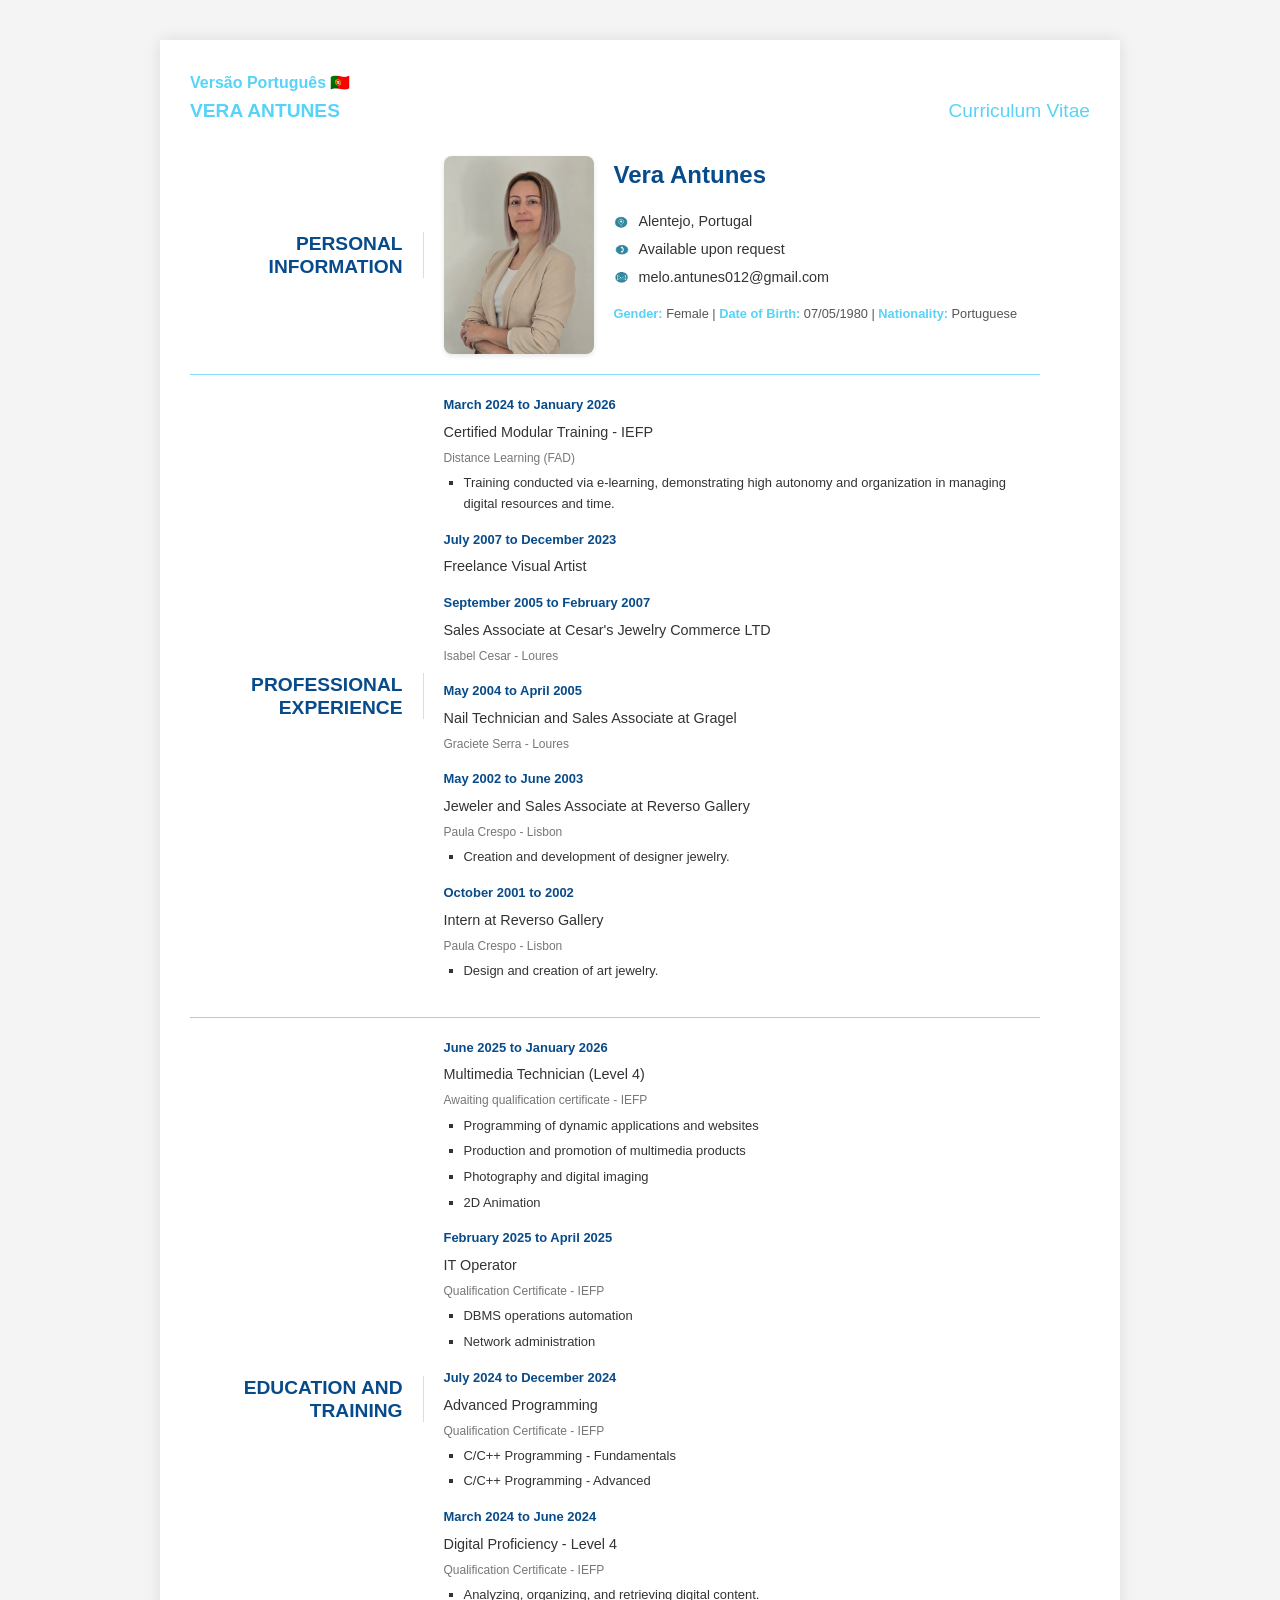
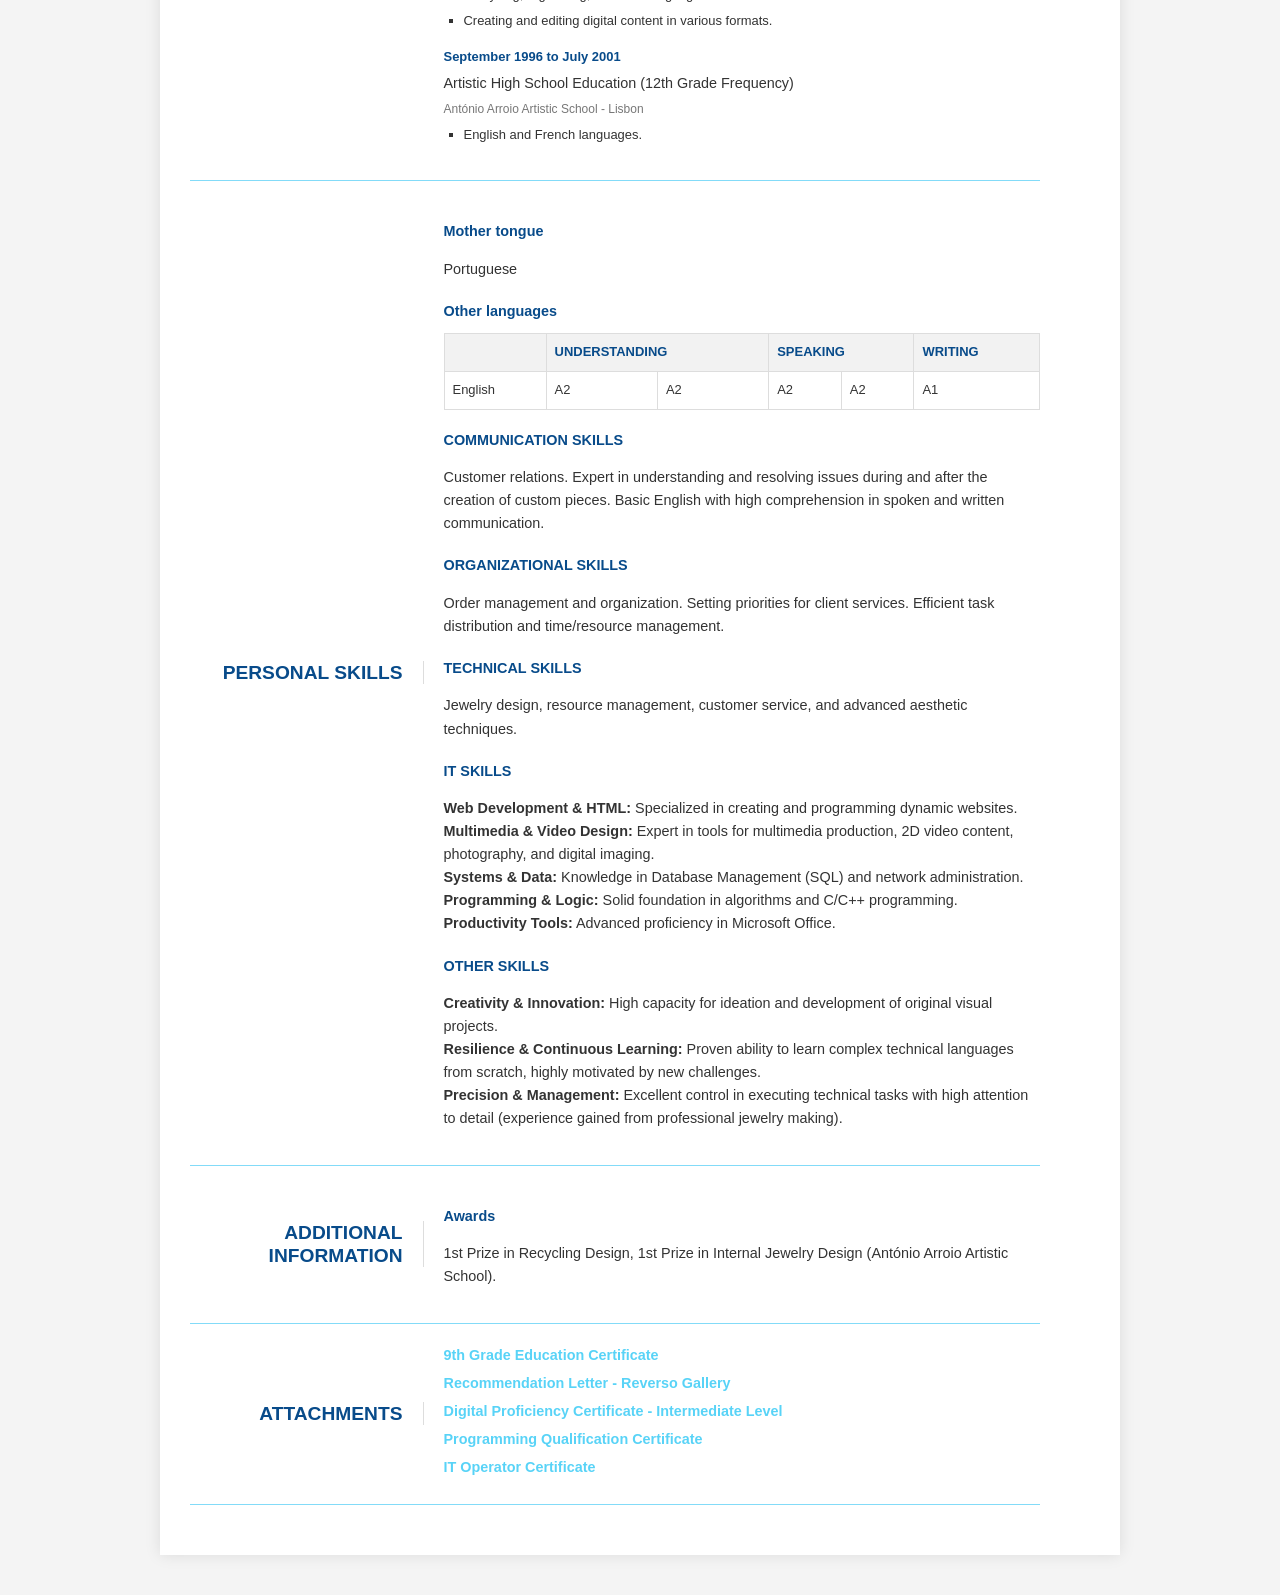
==== index_en.html @ 3d52797d "Add files via upload" ====
<!DOCTYPE html>
<html lang="en">
<head>
    <meta charset="UTF-8">
    <meta name="viewport" content="width=device-width, initial-scale=1.0">
    <title>Curriculum Vitae - Vera Antunes</title>
    <link rel="stylesheet" href="curriculum.css">
</head>
<body>
    <div class="container">
        <div class="language-switch">
            <a href="index.html" class="lang-btn">Versão Português 🇵🇹</a>
        </div>
        <header class="header">
            <h1 class="header-name">VERA ANTUNES</h1>
            <h2 class="header-title">Curriculum Vitae</h2>
        </header>

        <section class="section-container">
            <div class="section-info">
                <h2 class="section-title">PERSONAL INFORMATION</h2>
            </div>
            <div class="section-content personal-info">
                <img src="fotos/veraA.jpg" alt="Vera Antunes Profile Photo" class="profile-photo">
                <div class="contact-details">
                    <h3>Vera Antunes</h3>
                    <div class="contact-item">
                        <img src="fotos/lo1.png" alt="Address icon">
                        <p>Alentejo, Portugal</p>
                    </div>
                    <div class="contact-item">
                        <img src="fotos/lo3.png" alt="Phone icon">
                        <p>Available upon request</p>
                    </div>
                    <div class="contact-item">
                        <img src="fotos/lo2.png" alt="Email icon">
                        <p>melo.antunes012@gmail.com</p>
                    </div>
                    <p class="personal-data">
                        <span class="label">Gender:</span> Female |
                        <span class="label">Date of Birth:</span> 07/05/1980 |
                        <span class="label">Nationality:</span> Portuguese
                    </p>
                </div>
            </div>
        </section>

        <section class="section-container">
            <div class="section-info">
                <h2 class="section-title">PROFESSIONAL EXPERIENCE</h2>
            </div>
            <div class="section-content experiences">
                <div class="experience-item">
                    <span class="experience-date">March 2024 to January 2026</span>
                    <p>Certified Modular Training - IEFP</p>
                    <small>Distance Learning (FAD)</small>
                    <ul>
                        <li>Training conducted via e-learning, demonstrating high autonomy and organization in managing digital resources and time.</li>
                    </ul>
                </div>
                <div class="experience-item">
                    <span class="experience-date">July 2007 to December 2023</span>
                    <p>Freelance Visual Artist</p>
                </div>
                <div class="experience-item">
                    <span class="experience-date">September 2005 to February 2007</span>
                    <p>Sales Associate at Cesar's Jewelry Commerce LTD</p>
                    <small>Isabel Cesar - Loures</small>
                </div>
                <div class="experience-item">
                    <span class="experience-date">May 2004 to April 2005</span>
                    <p>Nail Technician and Sales Associate at Gragel</p>
                    <small>Graciete Serra - Loures</small>
                </div>
                <div class="experience-item">
                    <span class="experience-date">May 2002 to June 2003</span>
                    <p>Jeweler and Sales Associate at Reverso Gallery</p>
                    <small>Paula Crespo - Lisbon</small>
                    <ul>
                        <li>Creation and development of designer jewelry.</li>
                    </ul>
                </div>
                <div class="experience-item">
                    <span class="experience-date">October 2001 to 2002</span>
                    <p>Intern at Reverso Gallery</p>
                    <small>Paula Crespo - Lisbon</small>
                    <ul>
                        <li>Design and creation of art jewelry.</li>
                    </ul>
                </div>
            </div>
        </section>

        <section class="section-container">
            <div class="section-info">
                <h2 class="section-title">EDUCATION AND TRAINING</h2>
            </div>
            <div class="section-content education">
                <div class="education-item">
                    <span class="education-date">June 2025 to January 2026</span>
                    <p>Multimedia Technician (Level 4)</p>
                    <small>Awaiting qualification certificate - IEFP</small>
                    <ul>
                        <li>Programming of dynamic applications and websites</li>
                        <li>Production and promotion of multimedia products</li>
                        <li>Photography and digital imaging</li>
                        <li>2D Animation</li>
                    </ul>
                </div>
                <div class="education-item">
                    <span class="education-date">February 2025 to April 2025</span>
                    <p>IT Operator</p>
                    <small>Qualification Certificate - IEFP</small>
                    <ul>
                        <li>DBMS operations automation</li>
                        <li>Network administration</li>
                    </ul>
                </div>
                <div class="education-item">
                    <span class="education-date">July 2024 to December 2024</span>
                    <p>Advanced Programming</p>
                    <small>Qualification Certificate - IEFP</small>
                    <ul>
                        <li>C/C++ Programming - Fundamentals</li>
                        <li>C/C++ Programming - Advanced</li>
                    </ul>
                </div>
                <div class="education-item">
                    <span class="education-date">March 2024 to June 2024</span>
                    <p>Digital Proficiency - Level 4</p>
                    <small>Qualification Certificate - IEFP</small>
                    <ul>
                        <li>Analyzing, organizing, and retrieving digital content.</li>
                        <li>Creating and editing digital content in various formats.</li>    
                    </ul>
                </div>
                <div class="education-item">
                    <span class="education-date">September 1996 to July 2001</span>
                    <p>Artistic High School Education (12th Grade Frequency)</p>
                    <small>António Arroio Artistic School - Lisbon</small>
                    <ul>
                        <li>English and French languages.</li>
                    </ul>
                </div>
            </div>
        </section>

        <section class="section-container">
            <div class="section-info">
                <h2 class="section-title">PERSONAL SKILLS</h2>
            </div>
            <div class="section-content personal-skills">
                <div class="skills-item">
                    <h4>Mother tongue</h4>
                    <p>Portuguese</p>
                </div>
                <div class="skills-item">
                    <h4>Other languages</h4>
                    <table class="skills-table">
                        <thead>
                            <tr>
                                <th></th>
                                <th colspan="2">UNDERSTANDING</th>
                                <th colspan="2">SPEAKING</th>
                                <th>WRITING</th>
                            </tr>
                        </thead>
                        <tbody>
                            <tr>
                                <td>English</td>
                                <td>A2</td>
                                <td>A2</td>
                                <td>A2</td>
                                <td>A2</td>
                                <td>A1</td>
                            </tr>
                        </tbody>
                    </table>
                </div>
                <div class="skills-item">
                    <h4>COMMUNICATION SKILLS</h4>
                    <p>Customer relations. Expert in understanding and resolving issues during and after the creation of custom pieces. Basic English with high comprehension in spoken and written communication.</p>
                </div>
                <div class="skills-item">
                    <h4>ORGANIZATIONAL SKILLS</h4>
                    <p>Order management and organization. Setting priorities for client services. Efficient task distribution and time/resource management.</p>
                </div>
                <div class="skills-item">
                    <h4>TECHNICAL SKILLS</h4>
                    <p>Jewelry design, resource management, customer service, and advanced aesthetic techniques.</p>
                </div>
                <div class="skills-item">
                    <h4>IT SKILLS</h4>
                    <p>
                        <strong>Web Development & HTML:</strong> Specialized in creating and programming dynamic websites.<br>
                        <strong>Multimedia & Video Design:</strong> Expert in tools for multimedia production, 2D video content, photography, and digital imaging.<br>
                        <strong>Systems & Data:</strong> Knowledge in Database Management (SQL) and network administration.<br>
                        <strong>Programming & Logic:</strong> Solid foundation in algorithms and C/C++ programming.<br>
                        <strong>Productivity Tools:</strong> Advanced proficiency in Microsoft Office.
                    </p>
                </div>
                <div class="skills-item">
                    <h4>OTHER SKILLS</h4>
                    <p>
                        <strong>Creativity & Innovation:</strong> High capacity for ideation and development of original visual projects.<br>
                        <strong>Resilience & Continuous Learning:</strong> Proven ability to learn complex technical languages from scratch, highly motivated by new challenges.<br>
                        <strong>Precision & Management:</strong> Excellent control in executing technical tasks with high attention to detail (experience gained from professional jewelry making).
                    </p>
                </div>
            </div>
        </section>

        <section class="section-container">
            <div class="section-info">
                <h2 class="section-title">ADDITIONAL INFORMATION</h2>
            </div>
            <div class="section-content additional-info">
                <div class="additional-item">
                    <h4>Awards</h4>
                    <p>1st Prize in Recycling Design, 1st Prize in Internal Jewelry Design (António Arroio Artistic School).</p>
                </div>
            </div>
        </section>

        <section class="section-container">
            <div class="section-info">
                <h2 class="section-title">ATTACHMENTS</h2>
            </div>
            <div class="section-content additional-info-list">
                <a href="documentos/9_ano_certificado.pdf" target="_blank">9th Grade Education Certificate</a>
                <a href="documentos/carta_abonatoria.pdf" target="_blank">Recommendation Letter - Reverso Gallery</a>
                <a href="documentos/cert_profici_digital.pdf" target="_blank">Digital Proficiency Certificate - Intermediate Level</a>
                <a href="documentos/cert_programacao.pdf" target="_blank">Programming Qualification Certificate</a>
                <a href="documentos/cert_operador_infor.pdf" target="_blank">IT Operator Certificate</a>
            </div>
        </section>
    </div>
</body>
</html>
---- curriculum.css ----
/* Estilos gerais */
body {
    font-family: Arial, sans-serif;
    line-height: 1.6;
    color: #333;
    margin: 0;
    padding: 20px;
    background-color: #f4f4f4;
}

.container {
    max-width: 900px;
    margin: 20px auto;
    background-color: #fff;
    padding: 30px;
    box-shadow: 0 0 15px rgba(0, 0, 0, 0.1);
}

/* Títulos e linhas de separação */
.header, .section-container {
    display: flex;
    align-items: center;
    margin-bottom: 20px;
}

.header {
    justify-content: space-between;
    margin-bottom: 30px;
}

.header-title {
    color: #58D3F7;
    font-size: 1.2em;
    font-weight: normal;
    margin: 0;
}

.header-name {
    color: #58D3F7;
    font-size: 1.2em;
    font-weight: bold;
    margin: 0;
}

.section-info {
    width: 25%;
    flex-shrink: 0;
    text-align: right;
    padding-right: 20px;
    border-right: 1px solid #ddd;
}

.section-title {
    color: #084B8A;
    font-size: 1.2em;
    font-weight: bold;
    margin: 0;
    line-height: 1.2;
}

.section-content {
    width: 75%;
    padding-left: 20px;
}

hr.divider {
    border: none;
    height: 1px;
    background-color: #58D3F7;
    width: 95%;
    margin: 0;
    float: left;
}

/* Informação Pessoal */
.personal-info {
    display: flex;
    gap: 20px;
    align-items: flex-start;
}

.profile-photo {
    width: 150px;
    height: auto;
    border-radius: 8px;
    box-shadow: 0 2px 5px rgba(0, 0, 0, 0.1);
}

.contact-details {
    flex-grow: 1;
}

.contact-details h3 {
    font-size: 1.5em;
    color: #084B8A;
    margin-top: 0;
    margin-bottom: 15px;
}

.contact-item {
    display: flex;
    align-items: center;
    margin-bottom: 5px;
}

.contact-item img {
    height: 15px;
    width: 15px;
    margin-right: 10px;
}

.contact-item p {
    margin: 0;
    font-size: 0.9em;
}

.personal-data {
    font-size: 0.8em;
    color: #555;
    margin-top: 15px;
}

.personal-data .label {
    color: #58D3F7;
    font-weight: bold;
}

/* Secções de Experiência e Educação */
.experiences, .education, .personal-skills, .additional-info {
    font-size: 0.9em;
}

.experience-item, .education-item {
    margin-bottom: 15px;
}

.experience-date, .education-date {
    color: #084B8A;
    font-weight: bold;
    font-size: 0.9em;
    display: block;
    margin-bottom: 5px;
}

.experience-item p, .education-item p {
    margin: 0;
}

.experience-item small, .education-item small {
    color: #777;
    display: block;
    margin-top: 5px;
}

/* Listas */
ul {
    margin: 5px 0 0 20px;
    padding: 0;
    list-style-type: square;
    font-size: 0.9em;
}

li {
    margin-bottom: 5px;
}

/* Competências Linguísticas (Tabela) */
table.skills-table {
    width: 100%;
    border-collapse: collapse;
    margin-top: 10px;
    font-size: 0.9em;
}

table.skills-table th, table.skills-table td {
    border: 1px solid #ddd;
    padding: 8px;
    text-align: justify;
}

table.skills-table th {
    background-color: #f2f2f2;
    color: #084B8A;
    font-weight: bold;
}

/* Informação Adicional */
.additional-info-list a {
    text-decoration: none;
    color: #58D3F7;
    font-weight: bold;
    font-size: 0.9em;
    display: block;
    margin-bottom: 5px;
}

.additional-info-list a:hover {
    text-decoration: underline;
}

/* Links */
a {
    color: #58D3F7;
    text-decoration: none;
    font-weight: bold;
}

a:hover {
    text-decoration: underline;
}

/* Outros ajustes */
.section-content h4 {
    color: #084B8A;
    font-size: 1em;
    margin-bottom: 5px
}

.section-container {
    border-bottom: 1px solid #83dbf8; /* Cria a linha fina (cor cinza clara) */
    margin-right: 50px; /* Ajusta este valor (ex: 50px ou 10%) para a linha recuar o quanto quiseres */
    padding-bottom: 20px;          /* Dá um espaço entre o texto e a linha */
    margin-bottom: 20px;           /* Dá um espaço entre a linha e o que vier a seguir */

}

@media screen and (max-width: 768px) {
    
    /* Faz o cabeçalho (nome e título) ficar em coluna e centrado */
    .header {
        flex-direction: column;
        text-align: center;
        gap: 10px;
    }

    /* Faz com que as secções (Título à esquerda e Conteúdo à direita) fiquem uma por baixo da outra */
    .section-container {
        flex-direction: column;
        align-items: flex-start;
        margin-right: 0; /* Remove aquela margem que tinhas */
        border-right: none;
    }

    /* Ajusta a parte do título da secção (ex: FORMAÇÃO) */
    .section-info {
        width: 100%;
        text-align: left;
        padding-right: 0;
        border-right: none;
        border-bottom: 1px solid #ddd;
        margin-bottom: 10px;
        padding-bottom: 5px;
    }

    /* Ajusta o conteúdo da secção */
    .section-content {
        width: 100%;
        padding-left: 0;
    }

    /* Resolve de vez as línguas (tabela) que saem fora */
    table.skills-table {
        display: block !important;
        width: 100% !important;
        overflow-x: auto !important; /* Cria a barra de deslizar lateral */
        -webkit-overflow-scrolling: touch;
    }

    /* Informação pessoal (foto + contactos) em coluna */
    .personal-info {
        flex-direction: column;
        align-items: center;
        text-align: center;
    }

    /* Garante que a foto aparece e fica centrada */
    .profile-photo {
        display: block !important;
        max-width: 180px !important;
        height: auto !important;
        margin: 0 auto 15px auto !important;
    }

    /* Ajusta os itens de contacto para ficarem centrados no telemóvel */
    .contact-item {
        justify-content: center;
    }
}
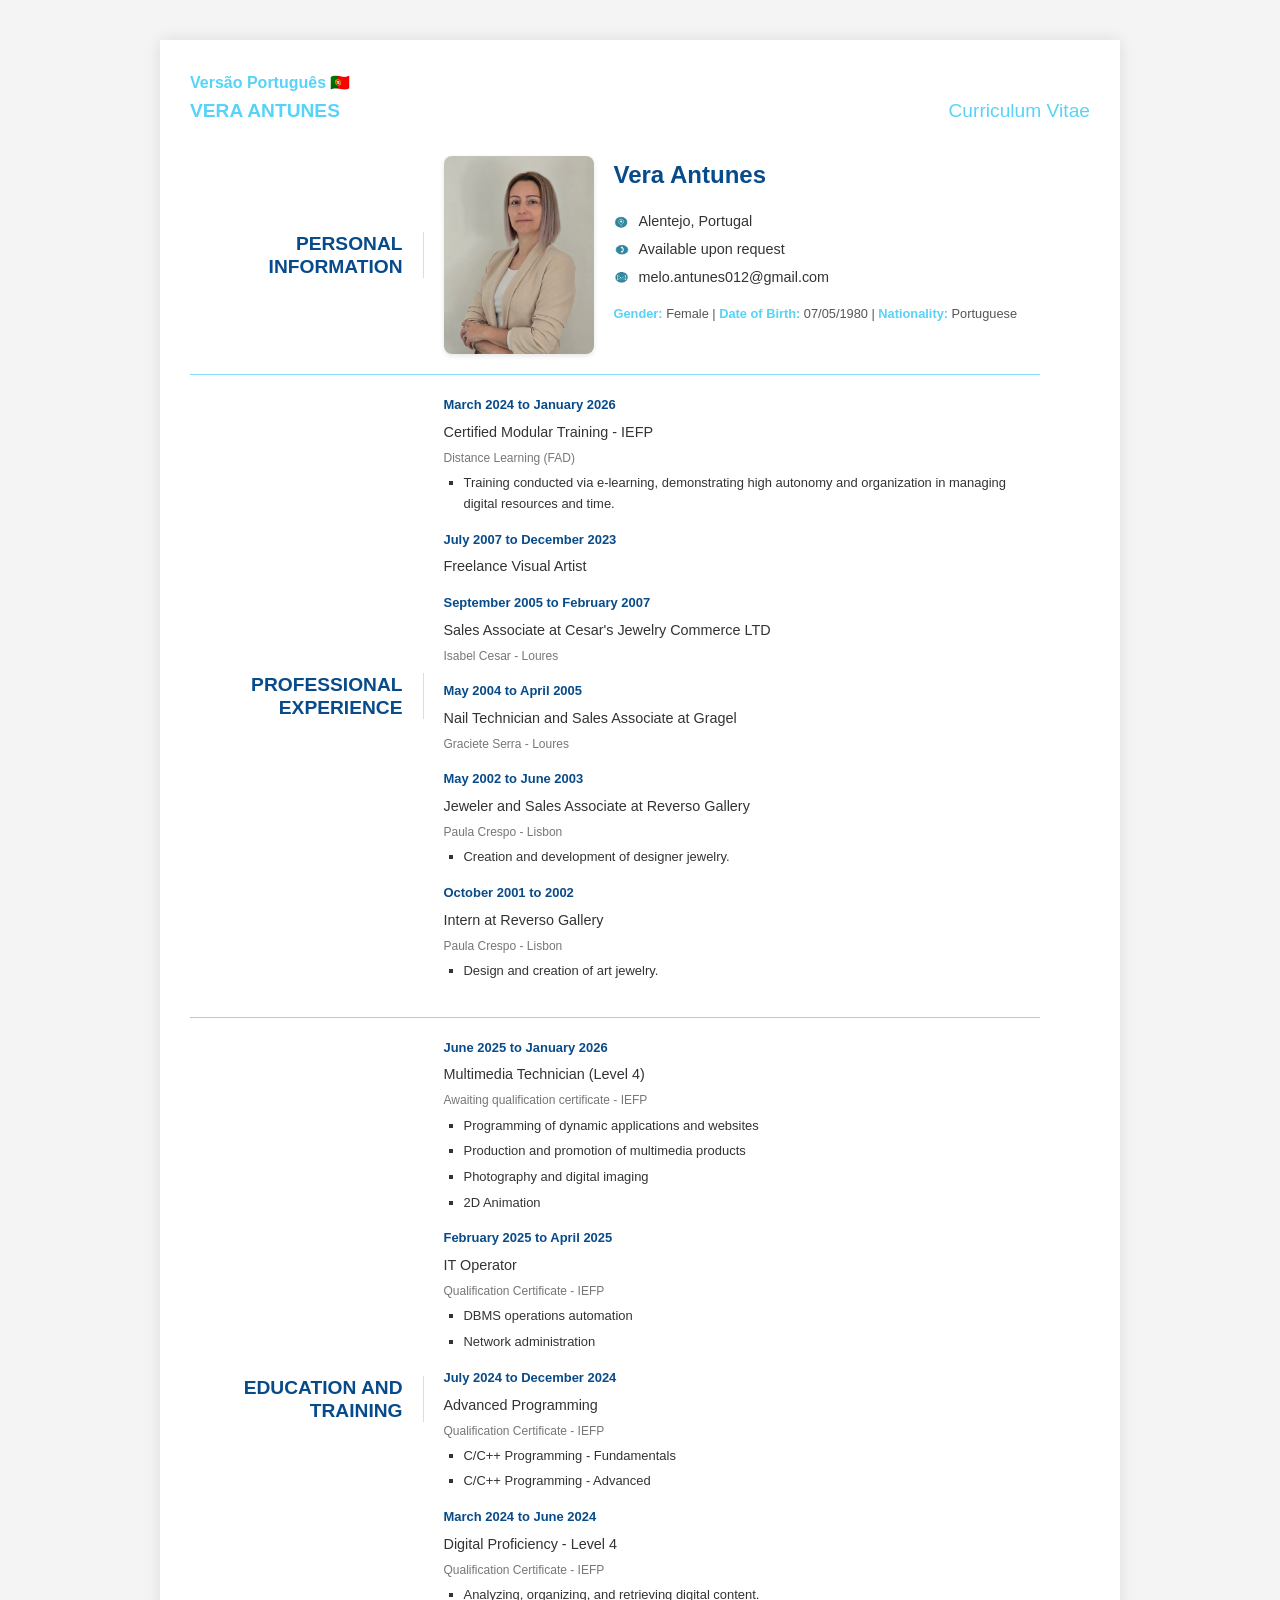
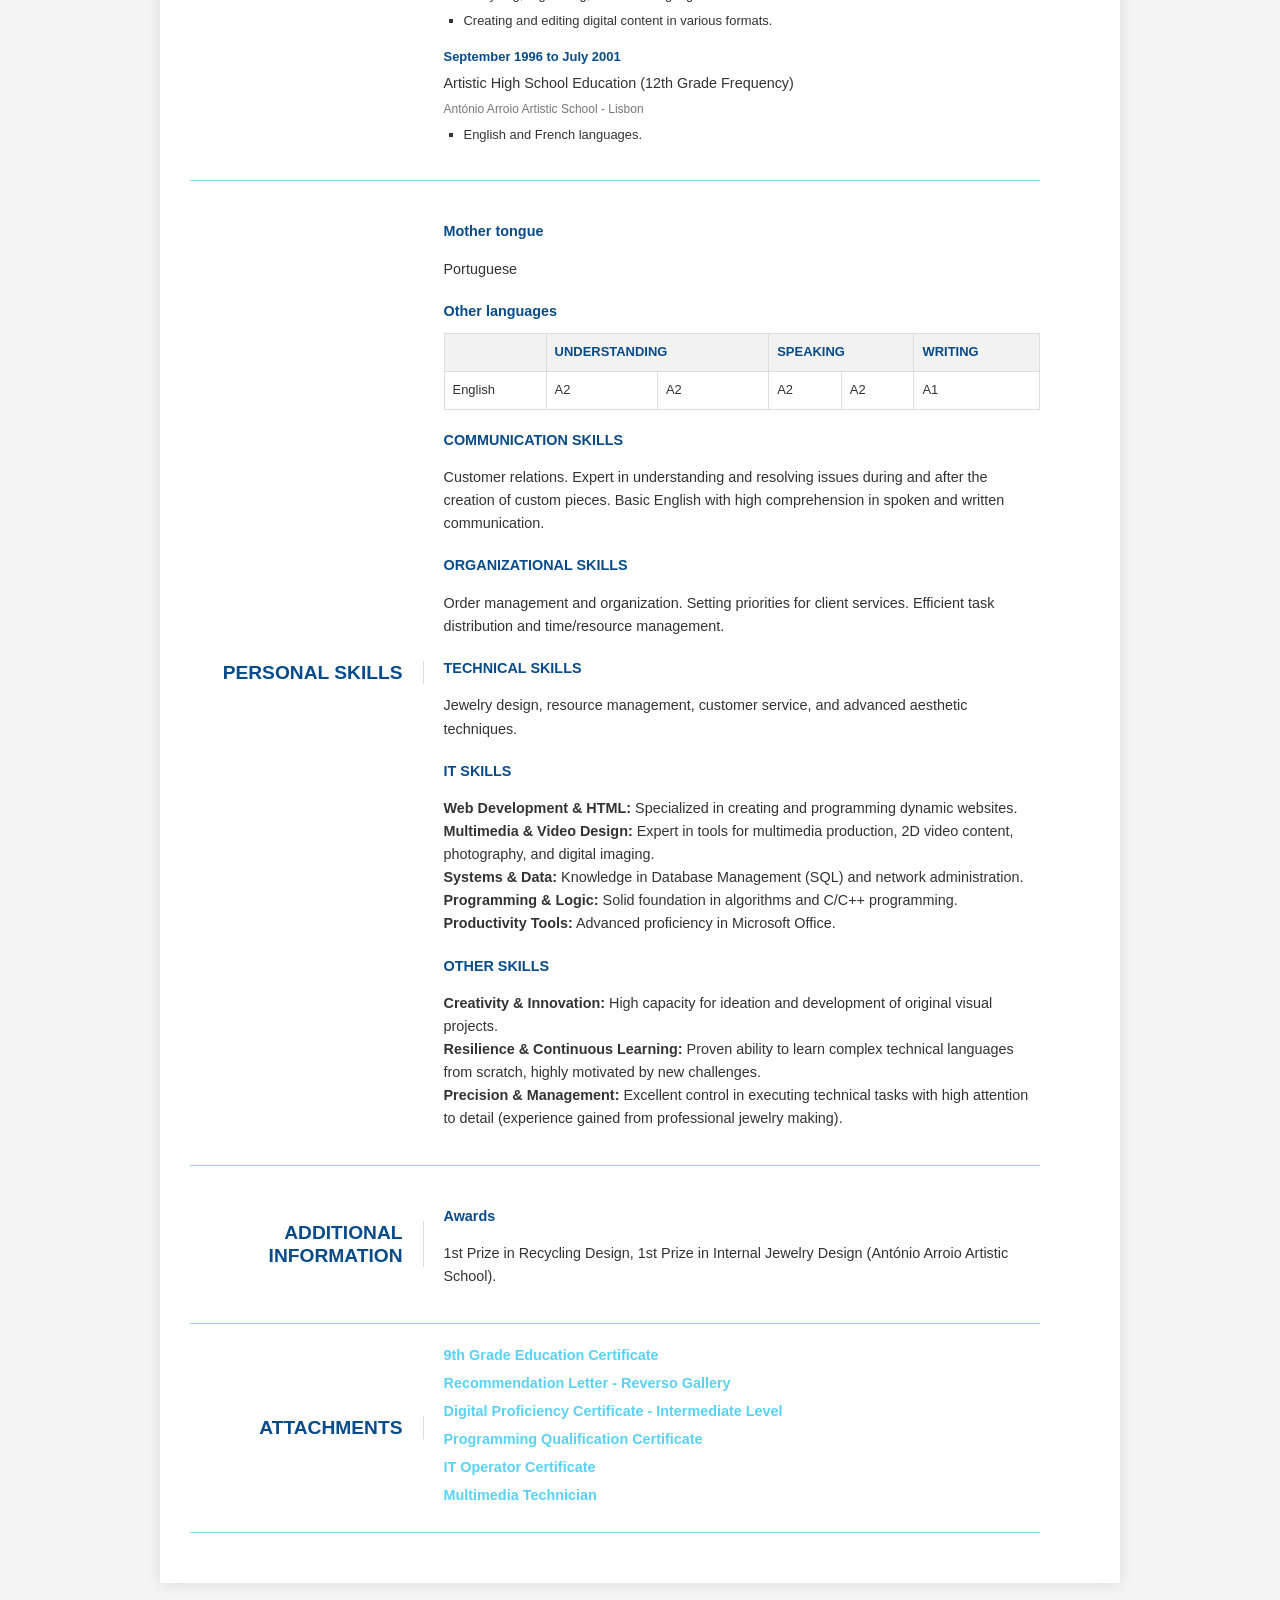
==== commit 8074c400: "Fix HTML encoding issues in index_en.html" ====
--- a/index_en.html
+++ b/index_en.html
@@ -227,13 +227,15 @@
                 <h2 class="section-title">ATTACHMENTS</h2>
             </div>
             <div class="section-content additional-info-list">
-                <a href="documentos/9_ano_certificado.pdf" target="_blank">9th Grade Education Certificate</a>
-                <a href="documentos/carta_abonatoria.pdf" target="_blank">Recommendation Letter - Reverso Gallery</a>
+                <a href="documentos/9 ano certificado.pdf" target="_blank">9th Grade Education Certificate</a>
+                <a href="documentos/carta abonatória.pdf" target="_blank">Recommendation Letter - Reverso Gallery</a>
                 <a href="documentos/cert_profici_digital.pdf" target="_blank">Digital Proficiency Certificate - Intermediate Level</a>
-                <a href="documentos/cert_programacao.pdf" target="_blank">Programming Qualification Certificate</a>
+                <a href="documentos/cert_programação.pdf" target="_blank">Programming Qualification Certificate</a>
                 <a href="documentos/cert_operador_infor.pdf" target="_blank">IT Operator Certificate</a>
+                <a href="documentos/certificado_multimedia.pdf" target="_blank">Multimedia Technician</a>
             </div>
         </section>
     </div>
 </body>
-</html>+
+</html>
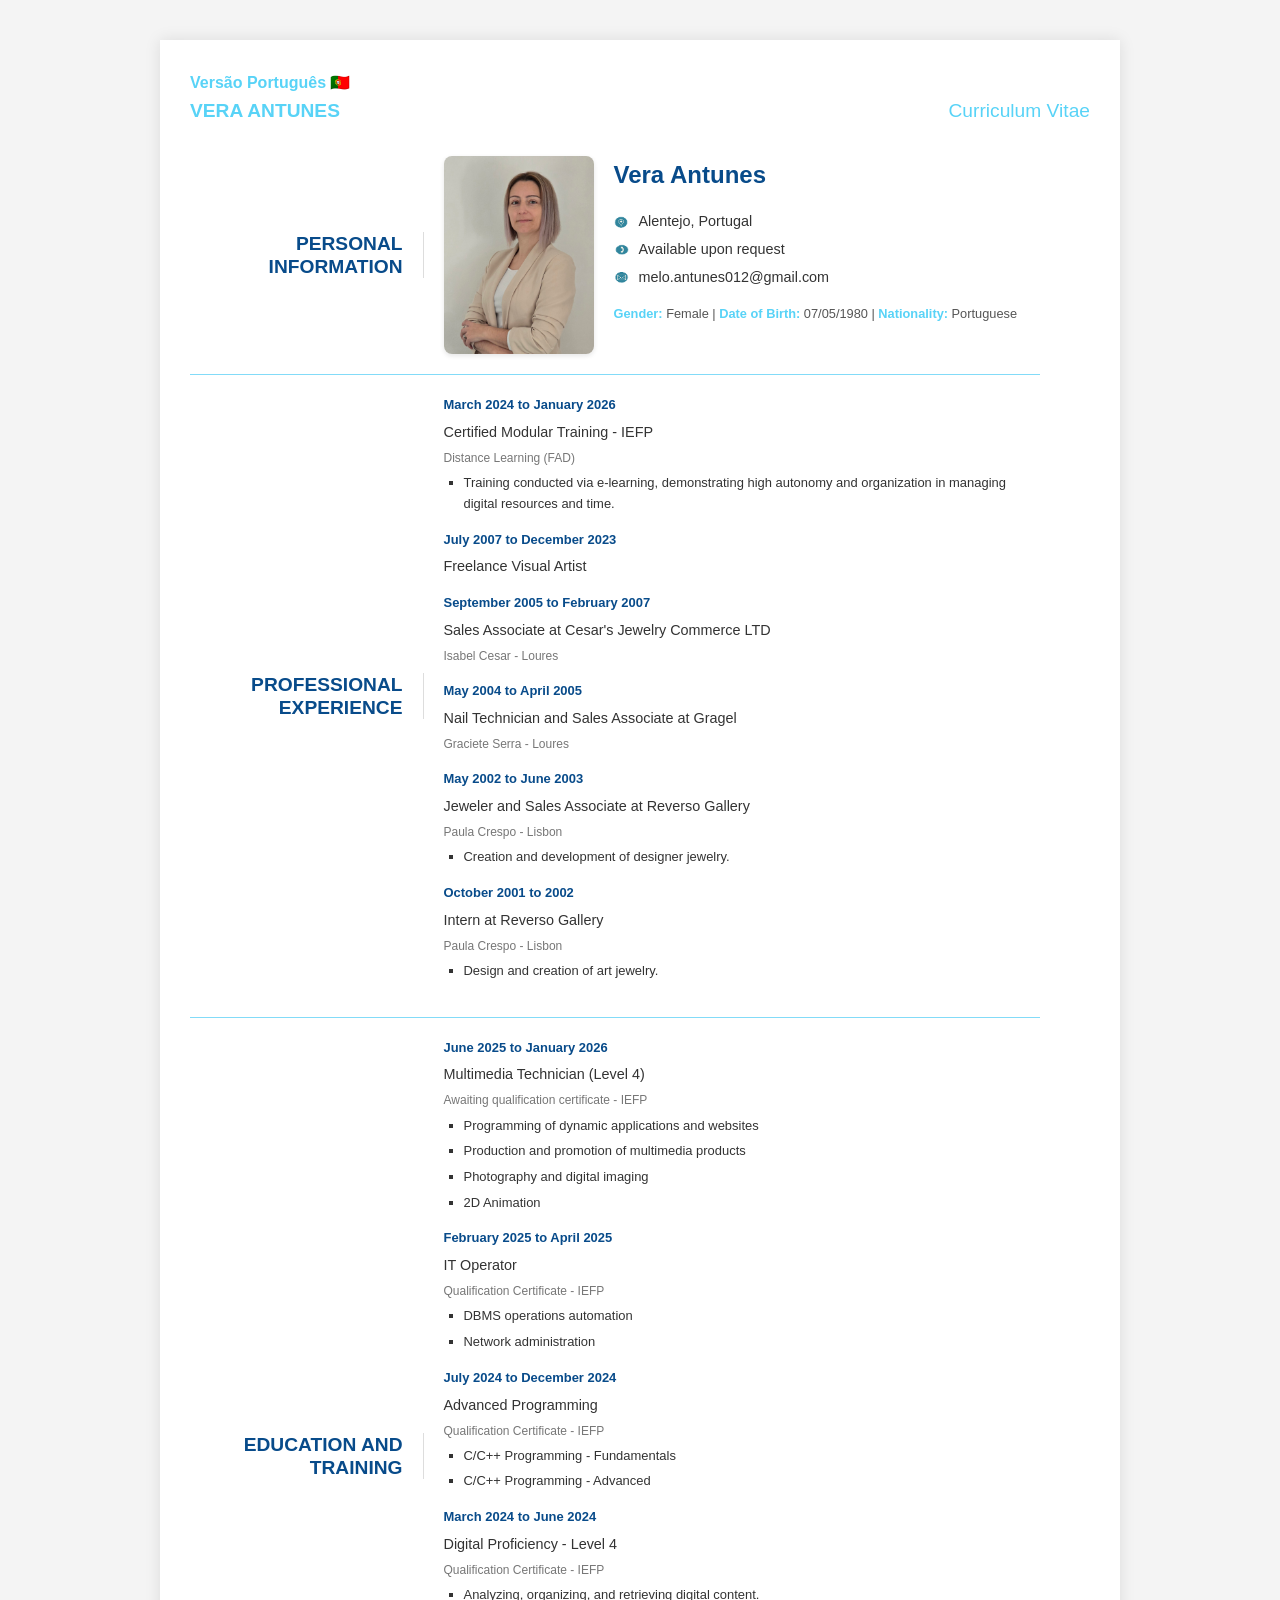
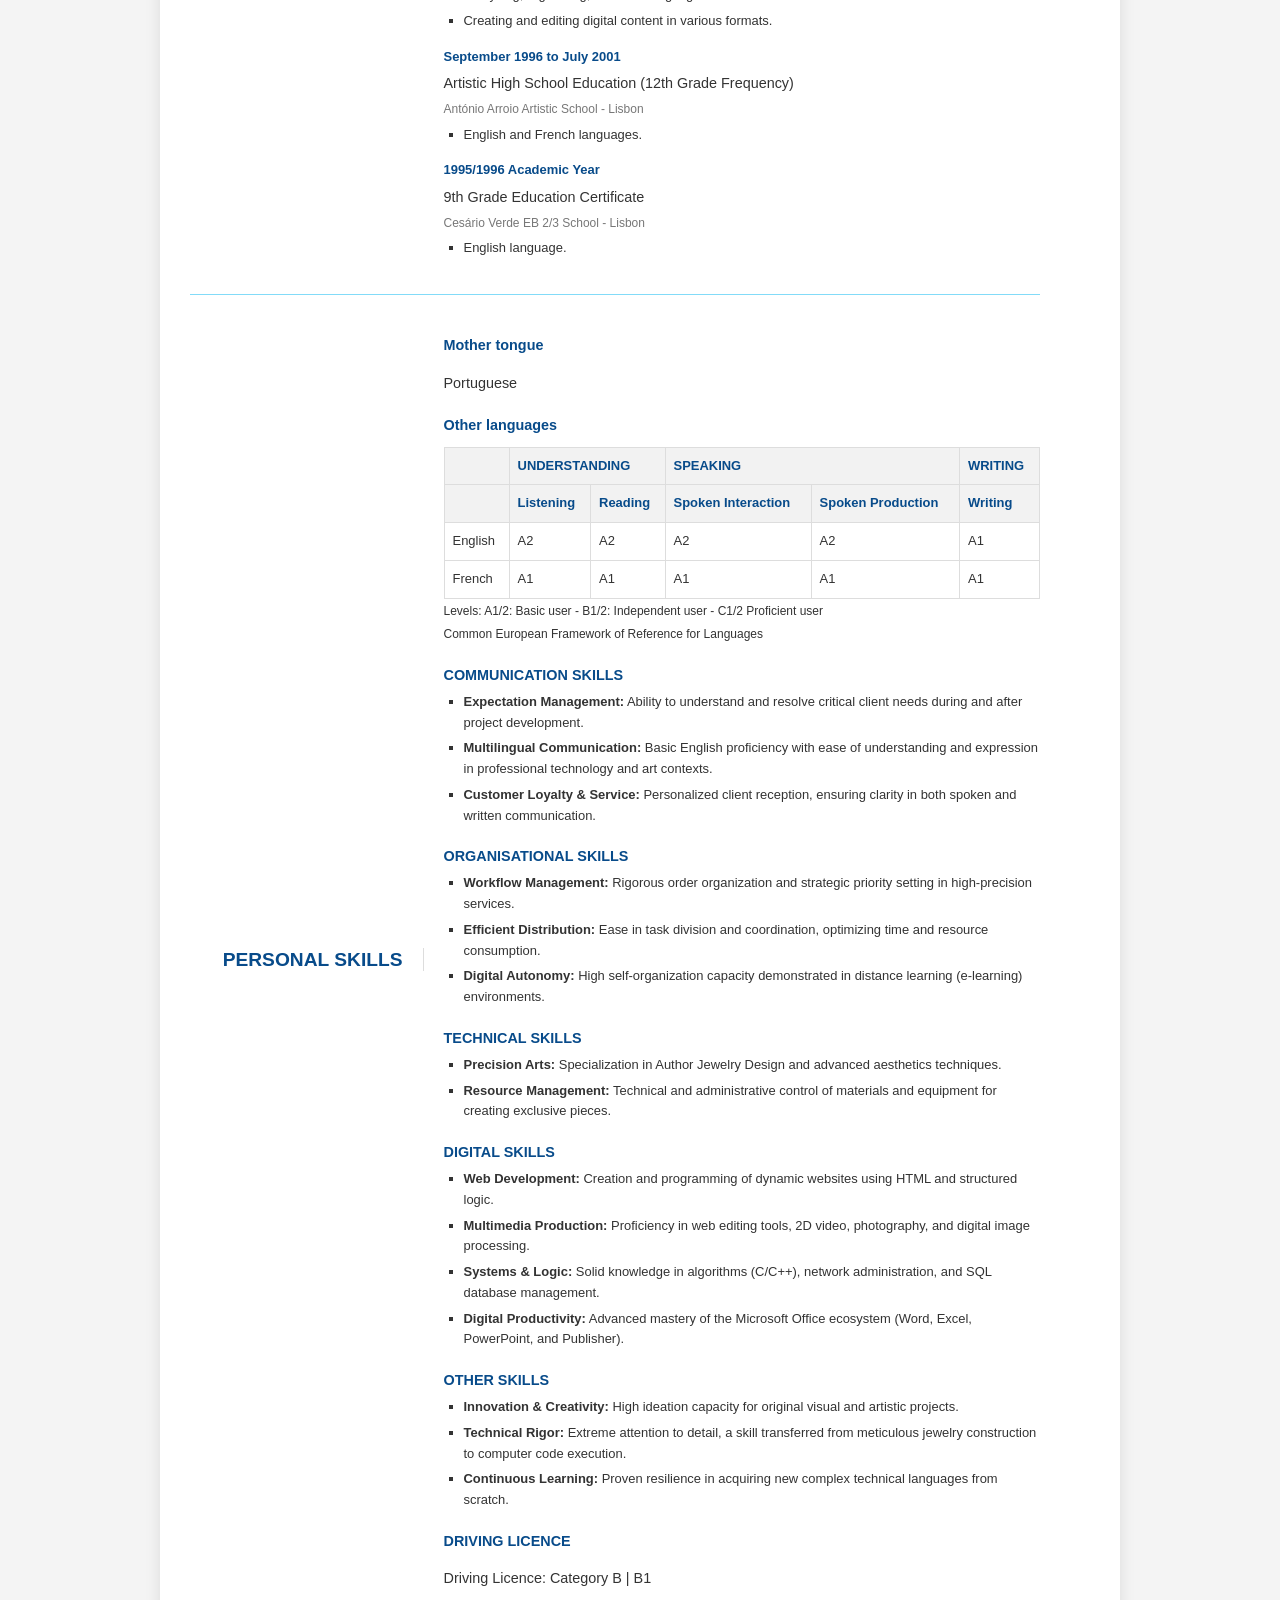
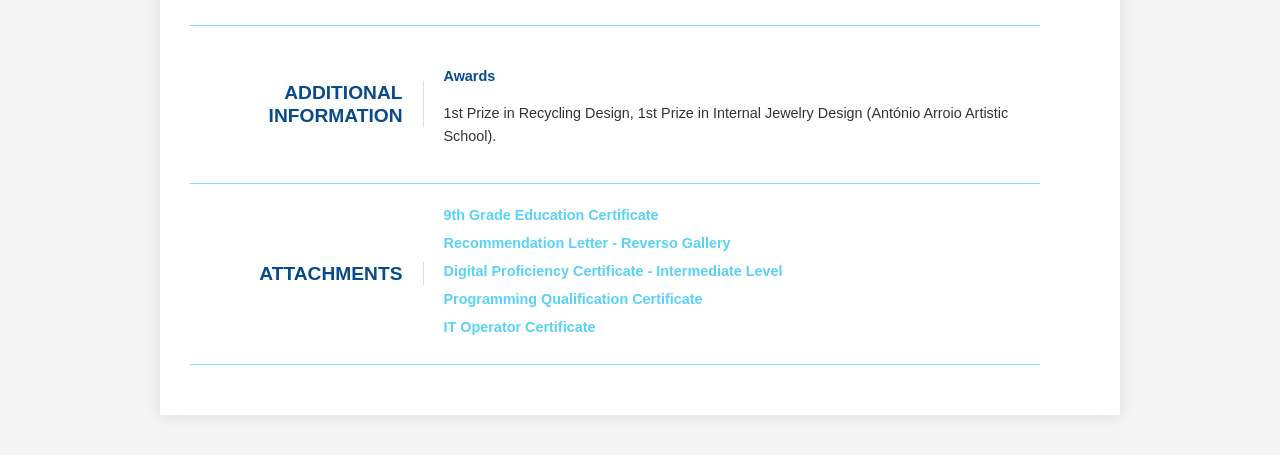
==== commit 33d12baf: "Update index_en.html with new content" ====
--- a/index_en.html
+++ b/index_en.html
@@ -142,6 +142,14 @@
                         <li>English and French languages.</li>
                     </ul>
                 </div>
+                <div class="education-item">
+                    <span class="education-date">1995/1996 Academic Year</span>
+                    <p>9th Grade Education Certificate</p>
+                    <small>Cesário Verde EB 2/3 School - Lisbon</small>
+                    <ul>
+                        <li>English language.</li>
+                    </ul>
+                </div>
             </div>
         </section>
 
@@ -164,6 +172,14 @@
                                 <th colspan="2">SPEAKING</th>
                                 <th>WRITING</th>
                             </tr>
+                            <tr>
+                                <th></th>
+                                <th>Listening</th>
+                                <th>Reading</th>
+                                <th>Spoken Interaction</th>
+                                <th>Spoken Production</th>
+                                <th>Writing</th>
+                            </tr>
                         </thead>
                         <tbody>
                             <tr>
@@ -174,38 +190,64 @@
                                 <td>A2</td>
                                 <td>A1</td>
                             </tr>
+                            <tr>
+                                <td>French</td>
+                                <td>A1</td>
+                                <td>A1</td>
+                                <td>A1</td>
+                                <td>A1</td>
+                                <td>A1</td>
+                            </tr>
                         </tbody>
                     </table>
+                    <small>
+                        Levels: A1/2: Basic user - B1/2: Independent user - C1/2 Proficient user<br>
+                        Common European Framework of Reference for Languages
+                    </small>
                 </div>
                 <div class="skills-item">
                     <h4>COMMUNICATION SKILLS</h4>
-                    <p>Customer relations. Expert in understanding and resolving issues during and after the creation of custom pieces. Basic English with high comprehension in spoken and written communication.</p>
-                </div>
-                <div class="skills-item">
-                    <h4>ORGANIZATIONAL SKILLS</h4>
-                    <p>Order management and organization. Setting priorities for client services. Efficient task distribution and time/resource management.</p>
+                    <ul>
+                        <li><strong>Expectation Management:</strong> Ability to understand and resolve critical client needs during and after project development.</li>
+                        <li><strong>Multilingual Communication:</strong> Basic English proficiency with ease of understanding and expression in professional technology and art contexts.</li>
+                        <li><strong>Customer Loyalty & Service:</strong> Personalized client reception, ensuring clarity in both spoken and written communication.</li>
+                    </ul>
+                </div>
+                <div class="skills-item">
+                    <h4>ORGANISATIONAL SKILLS</h4>
+                    <ul>
+                        <li><strong>Workflow Management:</strong> Rigorous order organization and strategic priority setting in high-precision services.</li>
+                        <li><strong>Efficient Distribution:</strong> Ease in task division and coordination, optimizing time and resource consumption.</li>
+                        <li><strong>Digital Autonomy:</strong> High self-organization capacity demonstrated in distance learning (e-learning) environments.</li>
+                    </ul>
                 </div>
                 <div class="skills-item">
                     <h4>TECHNICAL SKILLS</h4>
-                    <p>Jewelry design, resource management, customer service, and advanced aesthetic techniques.</p>
-                </div>
-                <div class="skills-item">
-                    <h4>IT SKILLS</h4>
-                    <p>
-                        <strong>Web Development & HTML:</strong> Specialized in creating and programming dynamic websites.<br>
-                        <strong>Multimedia & Video Design:</strong> Expert in tools for multimedia production, 2D video content, photography, and digital imaging.<br>
-                        <strong>Systems & Data:</strong> Knowledge in Database Management (SQL) and network administration.<br>
-                        <strong>Programming & Logic:</strong> Solid foundation in algorithms and C/C++ programming.<br>
-                        <strong>Productivity Tools:</strong> Advanced proficiency in Microsoft Office.
-                    </p>
+                    <ul>
+                        <li><strong>Precision Arts:</strong> Specialization in Author Jewelry Design and advanced aesthetics techniques.</li>
+                        <li><strong>Resource Management:</strong> Technical and administrative control of materials and equipment for creating exclusive pieces.</li>
+                    </ul>
+                </div>
+                <div class="skills-item">
+                    <h4>DIGITAL SKILLS</h4>
+                    <ul>
+                        <li><strong>Web Development:</strong> Creation and programming of dynamic websites using HTML and structured logic.</li>
+                        <li><strong>Multimedia Production:</strong> Proficiency in web editing tools, 2D video, photography, and digital image processing.</li>
+                        <li><strong>Systems & Logic:</strong> Solid knowledge in algorithms (C/C++), network administration, and SQL database management.</li>
+                        <li><strong>Digital Productivity:</strong> Advanced mastery of the Microsoft Office ecosystem (Word, Excel, PowerPoint, and Publisher).</li>
+                    </ul>
                 </div>
                 <div class="skills-item">
                     <h4>OTHER SKILLS</h4>
-                    <p>
-                        <strong>Creativity & Innovation:</strong> High capacity for ideation and development of original visual projects.<br>
-                        <strong>Resilience & Continuous Learning:</strong> Proven ability to learn complex technical languages from scratch, highly motivated by new challenges.<br>
-                        <strong>Precision & Management:</strong> Excellent control in executing technical tasks with high attention to detail (experience gained from professional jewelry making).
-                    </p>
+                    <ul>
+                        <li><strong>Innovation & Creativity:</strong> High ideation capacity for original visual and artistic projects.</li>
+                        <li><strong>Technical Rigor:</strong> Extreme attention to detail, a skill transferred from meticulous jewelry construction to computer code execution.</li>
+                        <li><strong>Continuous Learning:</strong> Proven resilience in acquiring new complex technical languages from scratch.</li>
+                    </ul>
+                </div>
+                <div class="skills-item">
+                    <h4>DRIVING LICENCE</h4>
+                    <p>Driving Licence: Category B | B1</p>
                 </div>
             </div>
         </section>
@@ -232,10 +274,3 @@
                 <a href="documentos/cert_profici_digital.pdf" target="_blank">Digital Proficiency Certificate - Intermediate Level</a>
                 <a href="documentos/cert_programação.pdf" target="_blank">Programming Qualification Certificate</a>
                 <a href="documentos/cert_operador_infor.pdf" target="_blank">IT Operator Certificate</a>
-                <a href="documentos/certificado_multimedia.pdf" target="_blank">Multimedia Technician</a>
-            </div>
-        </section>
-    </div>
-</body>
-
-</html>
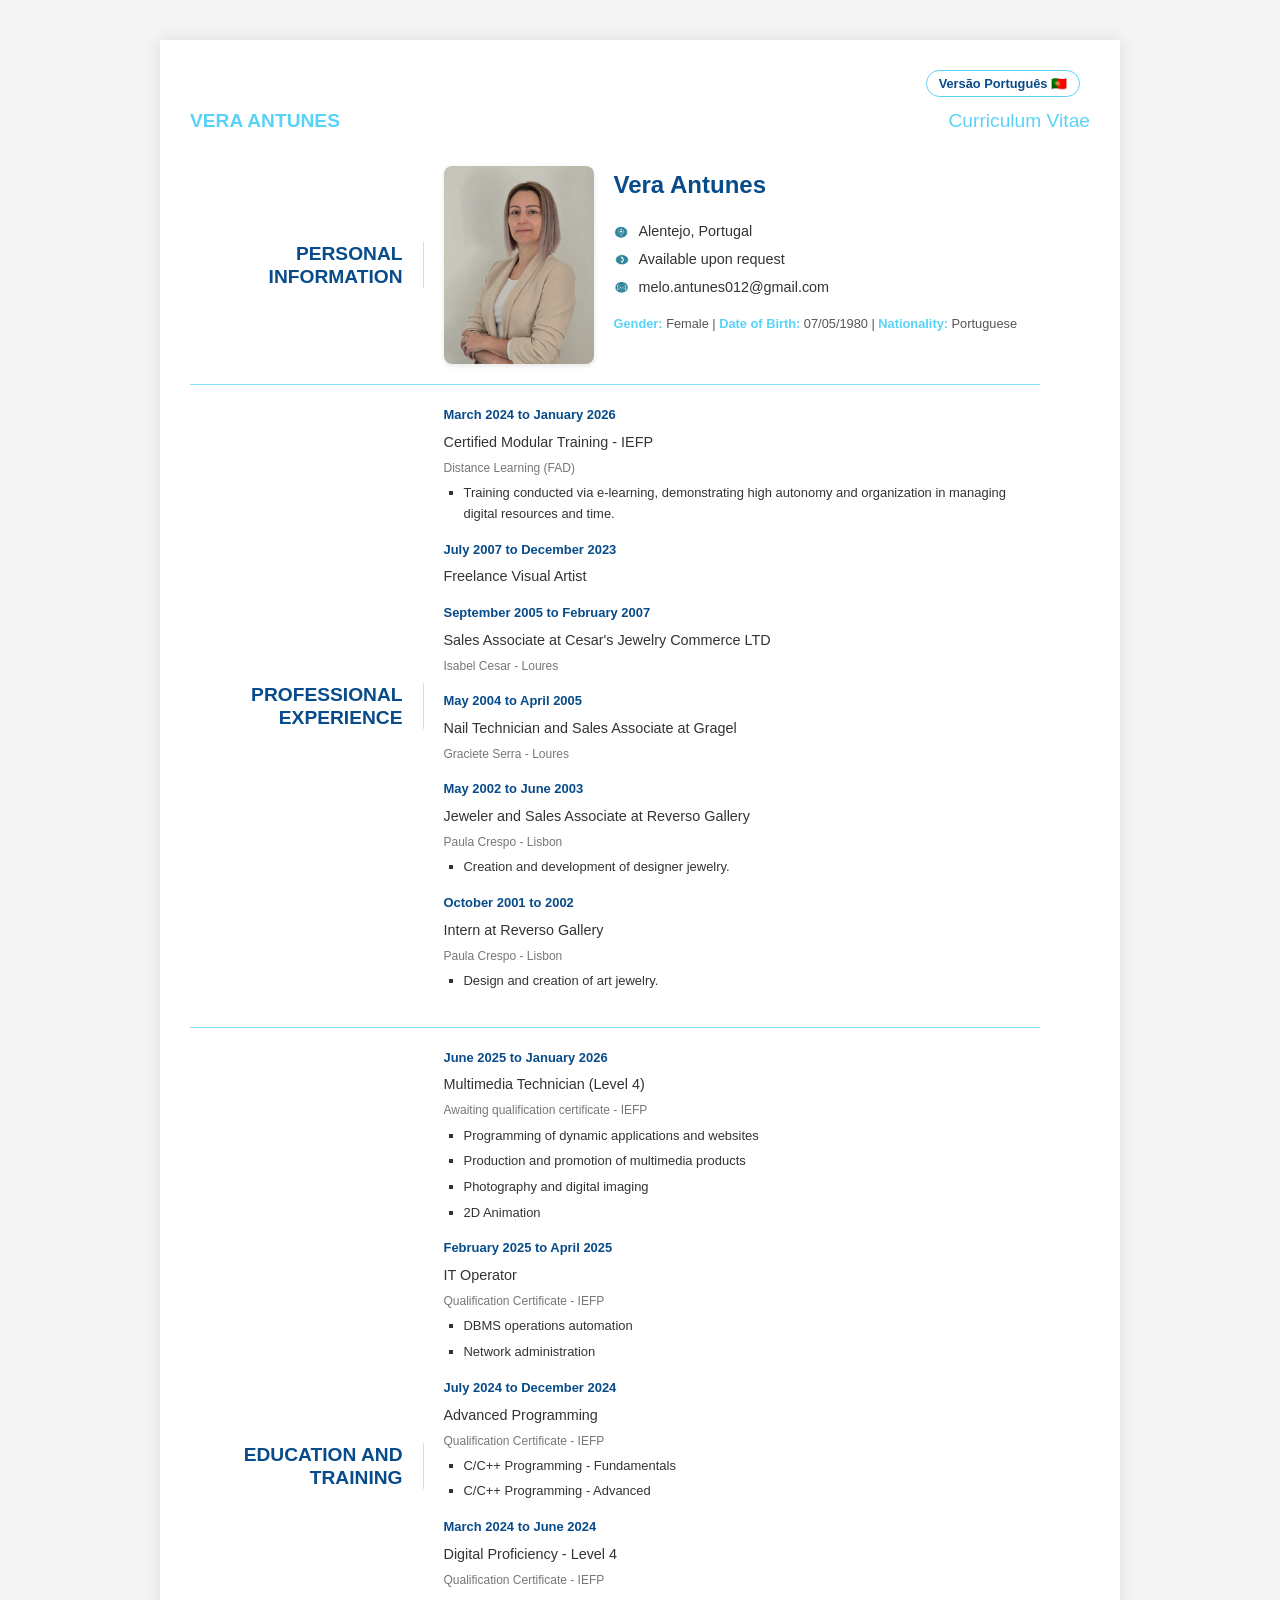
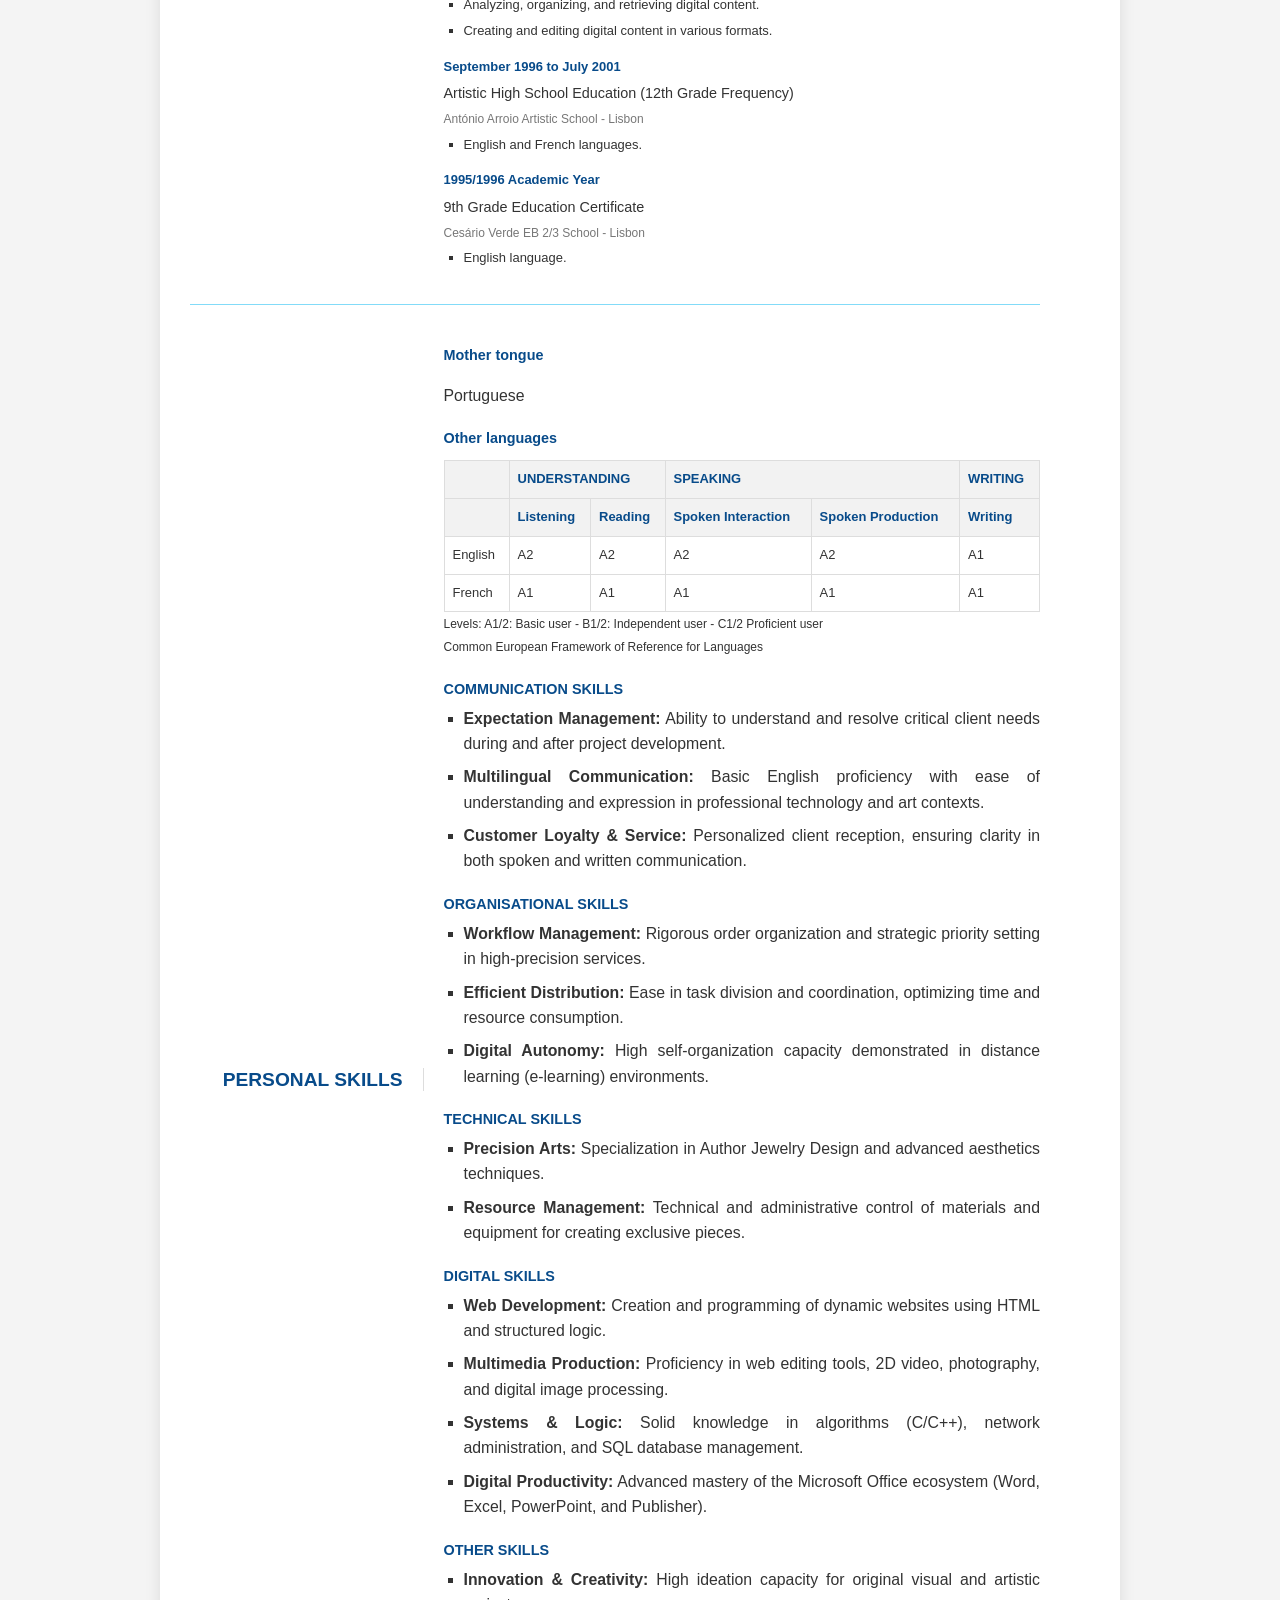
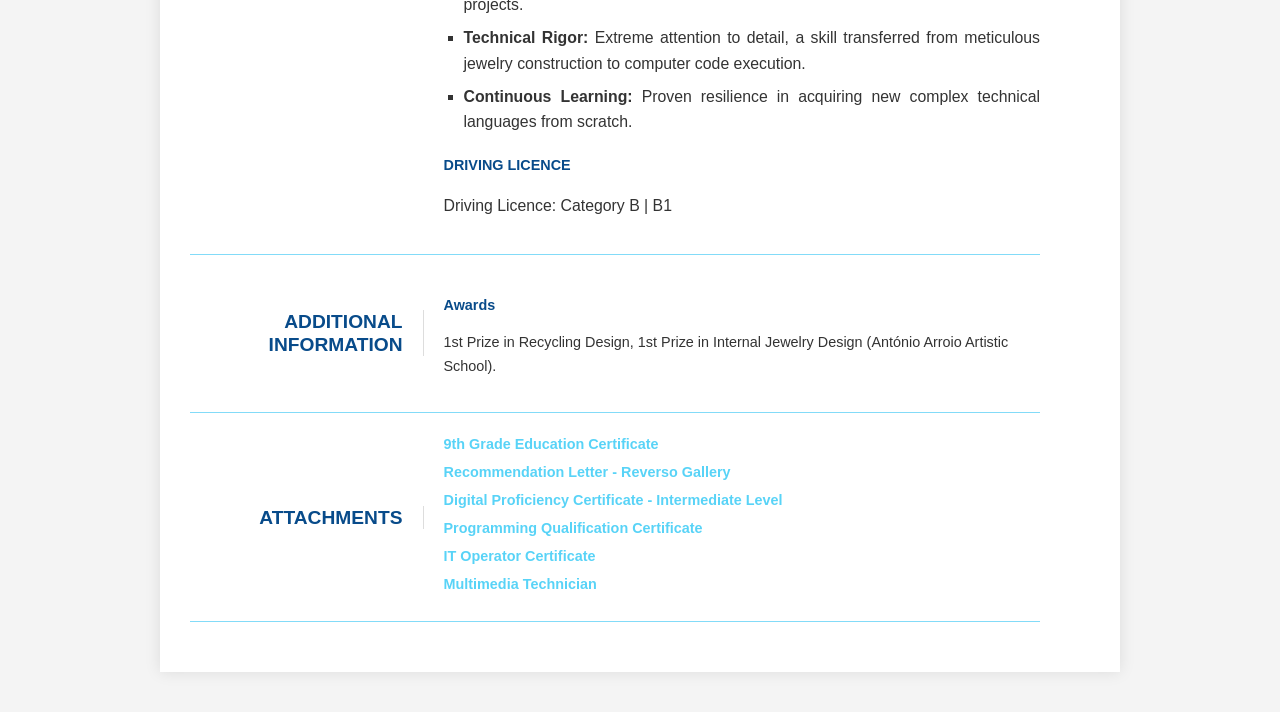
==== commit 60e2ef3c: "Update index_en.html with new content" ====
--- a/index_en.html
+++ b/index_en.html
@@ -274,3 +274,10 @@
                 <a href="documentos/cert_profici_digital.pdf" target="_blank">Digital Proficiency Certificate - Intermediate Level</a>
                 <a href="documentos/cert_programação.pdf" target="_blank">Programming Qualification Certificate</a>
                 <a href="documentos/cert_operador_infor.pdf" target="_blank">IT Operator Certificate</a>
+                <a href="documentos/certificado_multimedia.pdf" target="_blank">Multimedia Technician</a>
+            </div>
+        </section>
+    </div>
+</body>
+</html>
+
--- a/curriculum.css
+++ b/curriculum.css
@@ -285,4 +285,50 @@
     .contact-item {
         justify-content: center;
     }
-}+}
+
+/* Botão de troca de língua - Ajustado ao teu estilo */
+.language-switch {
+    text-align: right;
+    margin-bottom: 10px;
+    padding-right: 10px;
+}
+
+.lang-btn {
+    font-size: 0.8em;
+    color: #084B8A !important; /* O teu azul escuro */
+    border: 1px solid #58D3F7; /* O teu azul claro */
+    padding: 5px 12px;
+    border-radius: 20px;
+    background-color: transparent;
+    transition: 0.3s;
+}
+
+.lang-btn:hover {
+    background-color: #58D3F7;
+    color: white !important;
+    text-decoration: none !important;
+}
+
+/* Garante que as listas nas competências tenham o mesmo tamanho do texto normal */
+.skills-item ul {
+    font-size: 1em; /* Aumenta de 0.9em para 1em para igualar ao parágrafo */
+    margin-bottom: 15px;
+}
+
+.skills-item ul li {
+    margin-bottom: 8px; /* Dá um pouco mais de ar entre os tópicos */
+    line-height: 1.6;   /* Mantém o mesmo entalamento do teu body */
+    text-align: justify; /* Alinha o texto como o parágrafo antigo */
+}
+
+/* Para os títulos dentro dos itens (se usares strong) */
+.skills-item li strong {
+    color: #333; /* Mantém a cor que já usas no body */
+    font-weight: bold;
+}
+
+/* Forçar o tamanho da letra nas competências, seja qual for a língua */
+.skills-item p, .skills-item li {
+    font-size: 1.1em !important; /* O !important dá prioridade total */
+}
